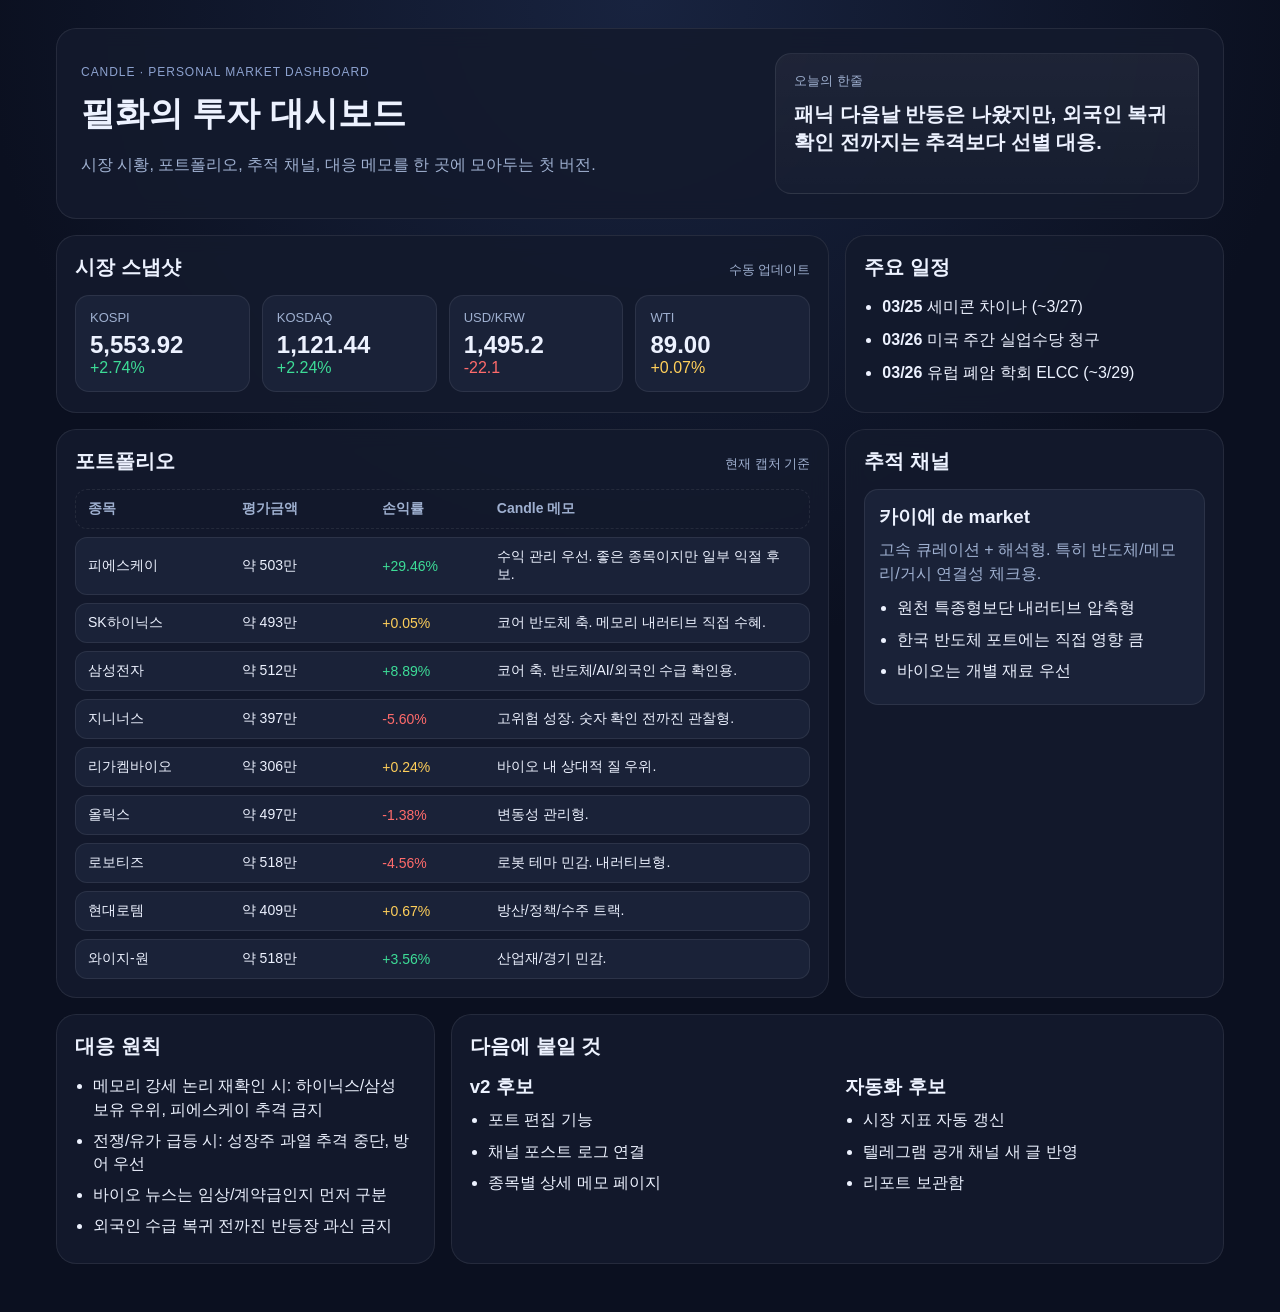
==== dashboard/index.html @ 7501934d "Add first Candle market dashboard prototype" ====
<!DOCTYPE html>
<html lang="ko">
  <head>
    <meta charset="UTF-8" />
    <meta name="viewport" content="width=device-width, initial-scale=1.0" />
    <title>Candle Dashboard</title>
    <link rel="stylesheet" href="styles.css" />
  </head>
  <body>
    <div class="shell">
      <header class="hero">
        <div>
          <p class="eyebrow">Candle · Personal Market Dashboard</p>
          <h1>필화의 투자 대시보드</h1>
          <p class="sub">
            시장 시황, 포트폴리오, 추적 채널, 대응 메모를 한 곳에 모아두는 첫 버전.
          </p>
        </div>
        <div class="hero-card">
          <div class="hero-label">오늘의 한줄</div>
          <div class="hero-text">패닉 다음날 반등은 나왔지만, 외국인 복귀 확인 전까지는 추격보다 선별 대응.</div>
        </div>
      </header>

      <main class="grid">
        <section class="card span-2">
          <div class="card-head">
            <h2>시장 스냅샷</h2>
            <span class="muted">수동 업데이트</span>
          </div>
          <div class="stats">
            <article>
              <div class="label">KOSPI</div>
              <div class="value">5,553.92</div>
              <div class="up">+2.74%</div>
            </article>
            <article>
              <div class="label">KOSDAQ</div>
              <div class="value">1,121.44</div>
              <div class="up">+2.24%</div>
            </article>
            <article>
              <div class="label">USD/KRW</div>
              <div class="value">1,495.2</div>
              <div class="down">-22.1</div>
            </article>
            <article>
              <div class="label">WTI</div>
              <div class="value">89.00</div>
              <div class="flat">+0.07%</div>
            </article>
          </div>
        </section>

        <section class="card">
          <div class="card-head">
            <h2>주요 일정</h2>
          </div>
          <ul class="list">
            <li><strong>03/25</strong> 세미콘 차이나 (~3/27)</li>
            <li><strong>03/26</strong> 미국 주간 실업수당 청구</li>
            <li><strong>03/26</strong> 유럽 폐암 학회 ELCC (~3/29)</li>
          </ul>
        </section>

        <section class="card span-2">
          <div class="card-head">
            <h2>포트폴리오</h2>
            <span class="muted">현재 캡처 기준</span>
          </div>
          <div class="portfolio-table">
            <div class="row head"><span>종목</span><span>평가금액</span><span>손익률</span><span>Candle 메모</span></div>
            <div class="row"><span>피에스케이</span><span>약 503만</span><span class="up">+29.46%</span><span>수익 관리 우선. 좋은 종목이지만 일부 익절 후보.</span></div>
            <div class="row"><span>SK하이닉스</span><span>약 493만</span><span class="flat">+0.05%</span><span>코어 반도체 축. 메모리 내러티브 직접 수혜.</span></div>
            <div class="row"><span>삼성전자</span><span>약 512만</span><span class="up">+8.89%</span><span>코어 축. 반도체/AI/외국인 수급 확인용.</span></div>
            <div class="row"><span>지니너스</span><span>약 397만</span><span class="down">-5.60%</span><span>고위험 성장. 숫자 확인 전까진 관찰형.</span></div>
            <div class="row"><span>리가켐바이오</span><span>약 306만</span><span class="flat">+0.24%</span><span>바이오 내 상대적 질 우위.</span></div>
            <div class="row"><span>올릭스</span><span>약 497만</span><span class="down">-1.38%</span><span>변동성 관리형.</span></div>
            <div class="row"><span>로보티즈</span><span>약 518만</span><span class="down">-4.56%</span><span>로봇 테마 민감. 내러티브형.</span></div>
            <div class="row"><span>현대로템</span><span>약 409만</span><span class="flat">+0.67%</span><span>방산/정책/수주 트랙.</span></div>
            <div class="row"><span>와이지-원</span><span>약 518만</span><span class="up">+3.56%</span><span>산업재/경기 민감.</span></div>
          </div>
        </section>

        <section class="card">
          <div class="card-head">
            <h2>추적 채널</h2>
          </div>
          <div class="channel-box">
            <h3>카이에 de market</h3>
            <p>고속 큐레이션 + 해석형. 특히 반도체/메모리/거시 연결성 체크용.</p>
            <ul class="list compact">
              <li>원천 특종형보단 내러티브 압축형</li>
              <li>한국 반도체 포트에는 직접 영향 큼</li>
              <li>바이오는 개별 재료 우선</li>
            </ul>
          </div>
        </section>

        <section class="card">
          <div class="card-head">
            <h2>대응 원칙</h2>
          </div>
          <ul class="list compact">
            <li>메모리 강세 논리 재확인 시: 하이닉스/삼성 보유 우위, 피에스케이 추격 금지</li>
            <li>전쟁/유가 급등 시: 성장주 과열 추격 중단, 방어 우선</li>
            <li>바이오 뉴스는 임상/계약급인지 먼저 구분</li>
            <li>외국인 수급 복귀 전까진 반등장 과신 금지</li>
          </ul>
        </section>

        <section class="card span-2">
          <div class="card-head">
            <h2>다음에 붙일 것</h2>
          </div>
          <div class="todo-grid">
            <div>
              <h3>v2 후보</h3>
              <ul class="list compact">
                <li>포트 편집 기능</li>
                <li>채널 포스트 로그 연결</li>
                <li>종목별 상세 메모 페이지</li>
              </ul>
            </div>
            <div>
              <h3>자동화 후보</h3>
              <ul class="list compact">
                <li>시장 지표 자동 갱신</li>
                <li>텔레그램 공개 채널 새 글 반영</li>
                <li>리포트 보관함</li>
              </ul>
            </div>
          </div>
        </section>
      </main>
    </div>
  </body>
</html>
---- dashboard/styles.css ----
:root {
  --bg: #0b1020;
  --panel: #131a2d;
  --panel-2: #1a2238;
  --text: #edf2ff;
  --muted: #9fb0d0;
  --line: rgba(255,255,255,0.08);
  --green: #3ddc97;
  --red: #ff6b6b;
  --amber: #ffcf5a;
}

* { box-sizing: border-box; }
body {
  margin: 0;
  font-family: -apple-system, BlinkMacSystemFont, "SF Pro Display", "Apple SD Gothic Neo", sans-serif;
  background: radial-gradient(circle at top, #18233f 0%, var(--bg) 45%);
  color: var(--text);
}
.shell {
  max-width: 1200px;
  margin: 0 auto;
  padding: 28px 16px 48px;
}
.hero {
  display: grid;
  grid-template-columns: 1.6fr 1fr;
  gap: 16px;
  margin-bottom: 16px;
}
.hero, .card {
  background: rgba(19, 26, 45, 0.9);
  border: 1px solid var(--line);
  border-radius: 20px;
  backdrop-filter: blur(10px);
}
.hero { padding: 24px; }
.eyebrow { color: #8da2cf; text-transform: uppercase; letter-spacing: 0.08em; font-size: 12px; }
h1 { margin: 8px 0 10px; font-size: 34px; }
.sub { color: var(--muted); line-height: 1.55; max-width: 60ch; }
.hero-card {
  background: linear-gradient(180deg, rgba(255,255,255,0.05), rgba(255,255,255,0.02));
  border: 1px solid var(--line);
  border-radius: 16px;
  padding: 18px;
  align-self: stretch;
}
.hero-label { color: var(--muted); font-size: 13px; margin-bottom: 10px; }
.hero-text { font-size: 20px; line-height: 1.4; font-weight: 700; }
.grid {
  display: grid;
  grid-template-columns: repeat(3, 1fr);
  gap: 16px;
}
.card { padding: 18px; }
.span-2 { grid-column: span 2; }
.card-head {
  display: flex;
  justify-content: space-between;
  gap: 12px;
  align-items: baseline;
  margin-bottom: 14px;
}
.card h2 { margin: 0; font-size: 20px; }
.muted { color: var(--muted); font-size: 13px; }
.stats {
  display: grid;
  grid-template-columns: repeat(4, 1fr);
  gap: 12px;
}
.stats article, .channel-box {
  background: var(--panel-2);
  border: 1px solid var(--line);
  border-radius: 14px;
  padding: 14px;
}
.label { color: var(--muted); font-size: 13px; margin-bottom: 6px; }
.value { font-size: 24px; font-weight: 700; }
.up { color: var(--green); }
.down { color: var(--red); }
.flat { color: var(--amber); }
.list { margin: 0; padding-left: 18px; color: var(--text); }
.list li { margin: 10px 0; line-height: 1.45; }
.compact li { margin: 8px 0; }
.portfolio-table {
  display: grid;
  gap: 8px;
}
.row {
  display: grid;
  grid-template-columns: 1.1fr 1fr 0.8fr 2.3fr;
  gap: 10px;
  padding: 10px 12px;
  border-radius: 12px;
  background: var(--panel-2);
  border: 1px solid var(--line);
  align-items: center;
  font-size: 14px;
}
.row.head {
  background: transparent;
  border-style: dashed;
  color: var(--muted);
  font-weight: 600;
}
.channel-box h3, .todo-grid h3 { margin: 0 0 8px; }
.channel-box p { margin: 0 0 10px; color: var(--muted); line-height: 1.5; }
.todo-grid {
  display: grid;
  grid-template-columns: 1fr 1fr;
  gap: 16px;
}
@media (max-width: 900px) {
  .hero, .grid { grid-template-columns: 1fr; }
  .span-2 { grid-column: span 1; }
  .stats { grid-template-columns: repeat(2, 1fr); }
  .row { grid-template-columns: 1fr; }
}
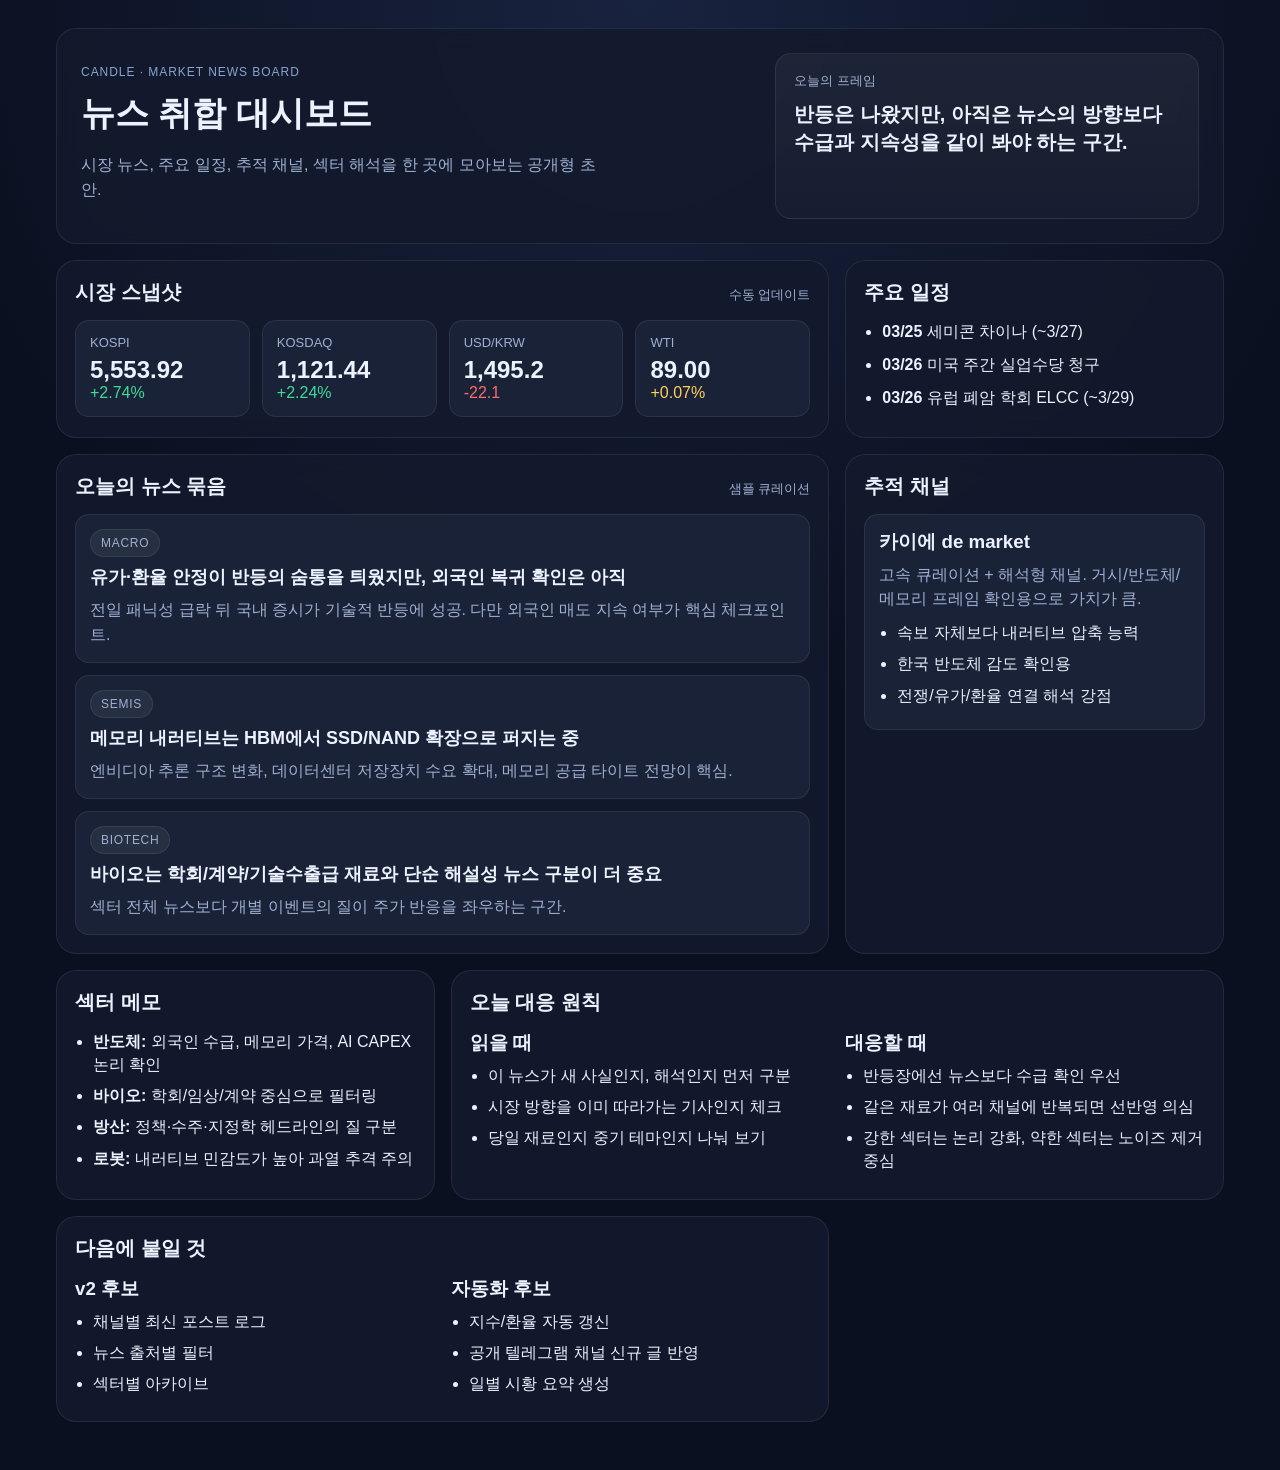
==== commit 88b0c4cb: "Refocus dashboard on public news curation" ====
--- a/dashboard/index.html
+++ b/dashboard/index.html
@@ -3,22 +3,22 @@
   <head>
     <meta charset="UTF-8" />
     <meta name="viewport" content="width=device-width, initial-scale=1.0" />
-    <title>Candle Dashboard</title>
+    <title>Candle News Board</title>
     <link rel="stylesheet" href="styles.css" />
   </head>
   <body>
     <div class="shell">
       <header class="hero">
         <div>
-          <p class="eyebrow">Candle · Personal Market Dashboard</p>
-          <h1>필화의 투자 대시보드</h1>
+          <p class="eyebrow">Candle · Market News Board</p>
+          <h1>뉴스 취합 대시보드</h1>
           <p class="sub">
-            시장 시황, 포트폴리오, 추적 채널, 대응 메모를 한 곳에 모아두는 첫 버전.
+            시장 뉴스, 주요 일정, 추적 채널, 섹터 해석을 한 곳에 모아보는 공개형 초안.
           </p>
         </div>
         <div class="hero-card">
-          <div class="hero-label">오늘의 한줄</div>
-          <div class="hero-text">패닉 다음날 반등은 나왔지만, 외국인 복귀 확인 전까지는 추격보다 선별 대응.</div>
+          <div class="hero-label">오늘의 프레임</div>
+          <div class="hero-text">반등은 나왔지만, 아직은 뉴스의 방향보다 수급과 지속성을 같이 봐야 하는 구간.</div>
         </div>
       </header>
 
@@ -65,20 +65,25 @@
 
         <section class="card span-2">
           <div class="card-head">
-            <h2>포트폴리오</h2>
-            <span class="muted">현재 캡처 기준</span>
+            <h2>오늘의 뉴스 묶음</h2>
+            <span class="muted">샘플 큐레이션</span>
           </div>
-          <div class="portfolio-table">
-            <div class="row head"><span>종목</span><span>평가금액</span><span>손익률</span><span>Candle 메모</span></div>
-            <div class="row"><span>피에스케이</span><span>약 503만</span><span class="up">+29.46%</span><span>수익 관리 우선. 좋은 종목이지만 일부 익절 후보.</span></div>
-            <div class="row"><span>SK하이닉스</span><span>약 493만</span><span class="flat">+0.05%</span><span>코어 반도체 축. 메모리 내러티브 직접 수혜.</span></div>
-            <div class="row"><span>삼성전자</span><span>약 512만</span><span class="up">+8.89%</span><span>코어 축. 반도체/AI/외국인 수급 확인용.</span></div>
-            <div class="row"><span>지니너스</span><span>약 397만</span><span class="down">-5.60%</span><span>고위험 성장. 숫자 확인 전까진 관찰형.</span></div>
-            <div class="row"><span>리가켐바이오</span><span>약 306만</span><span class="flat">+0.24%</span><span>바이오 내 상대적 질 우위.</span></div>
-            <div class="row"><span>올릭스</span><span>약 497만</span><span class="down">-1.38%</span><span>변동성 관리형.</span></div>
-            <div class="row"><span>로보티즈</span><span>약 518만</span><span class="down">-4.56%</span><span>로봇 테마 민감. 내러티브형.</span></div>
-            <div class="row"><span>현대로템</span><span>약 409만</span><span class="flat">+0.67%</span><span>방산/정책/수주 트랙.</span></div>
-            <div class="row"><span>와이지-원</span><span>약 518만</span><span class="up">+3.56%</span><span>산업재/경기 민감.</span></div>
+          <div class="news-list">
+            <article class="news-item">
+              <div class="pill">Macro</div>
+              <h3>유가·환율 안정이 반등의 숨통을 틔웠지만, 외국인 복귀 확인은 아직</h3>
+              <p>전일 패닉성 급락 뒤 국내 증시가 기술적 반등에 성공. 다만 외국인 매도 지속 여부가 핵심 체크포인트.</p>
+            </article>
+            <article class="news-item">
+              <div class="pill">Semis</div>
+              <h3>메모리 내러티브는 HBM에서 SSD/NAND 확장으로 퍼지는 중</h3>
+              <p>엔비디아 추론 구조 변화, 데이터센터 저장장치 수요 확대, 메모리 공급 타이트 전망이 핵심.</p>
+            </article>
+            <article class="news-item">
+              <div class="pill">Biotech</div>
+              <h3>바이오는 학회/계약/기술수출급 재료와 단순 해설성 뉴스 구분이 더 중요</h3>
+              <p>섹터 전체 뉴스보다 개별 이벤트의 질이 주가 반응을 좌우하는 구간.</p>
+            </article>
           </div>
         </section>
 
@@ -88,25 +93,49 @@
           </div>
           <div class="channel-box">
             <h3>카이에 de market</h3>
-            <p>고속 큐레이션 + 해석형. 특히 반도체/메모리/거시 연결성 체크용.</p>
+            <p>고속 큐레이션 + 해석형 채널. 거시/반도체/메모리 프레임 확인용으로 가치가 큼.</p>
             <ul class="list compact">
-              <li>원천 특종형보단 내러티브 압축형</li>
-              <li>한국 반도체 포트에는 직접 영향 큼</li>
-              <li>바이오는 개별 재료 우선</li>
+              <li>속보 자체보다 내러티브 압축 능력</li>
+              <li>한국 반도체 감도 확인용</li>
+              <li>전쟁/유가/환율 연결 해석 강점</li>
             </ul>
           </div>
         </section>
 
         <section class="card">
           <div class="card-head">
-            <h2>대응 원칙</h2>
+            <h2>섹터 메모</h2>
           </div>
           <ul class="list compact">
-            <li>메모리 강세 논리 재확인 시: 하이닉스/삼성 보유 우위, 피에스케이 추격 금지</li>
-            <li>전쟁/유가 급등 시: 성장주 과열 추격 중단, 방어 우선</li>
-            <li>바이오 뉴스는 임상/계약급인지 먼저 구분</li>
-            <li>외국인 수급 복귀 전까진 반등장 과신 금지</li>
+            <li><strong>반도체:</strong> 외국인 수급, 메모리 가격, AI CAPEX 논리 확인</li>
+            <li><strong>바이오:</strong> 학회/임상/계약 중심으로 필터링</li>
+            <li><strong>방산:</strong> 정책·수주·지정학 헤드라인의 질 구분</li>
+            <li><strong>로봇:</strong> 내러티브 민감도가 높아 과열 추격 주의</li>
           </ul>
+        </section>
+
+        <section class="card span-2">
+          <div class="card-head">
+            <h2>오늘 대응 원칙</h2>
+          </div>
+          <div class="todo-grid">
+            <div>
+              <h3>읽을 때</h3>
+              <ul class="list compact">
+                <li>이 뉴스가 새 사실인지, 해석인지 먼저 구분</li>
+                <li>시장 방향을 이미 따라가는 기사인지 체크</li>
+                <li>당일 재료인지 중기 테마인지 나눠 보기</li>
+              </ul>
+            </div>
+            <div>
+              <h3>대응할 때</h3>
+              <ul class="list compact">
+                <li>반등장에선 뉴스보다 수급 확인 우선</li>
+                <li>같은 재료가 여러 채널에 반복되면 선반영 의심</li>
+                <li>강한 섹터는 논리 강화, 약한 섹터는 노이즈 제거 중심</li>
+              </ul>
+            </div>
+          </div>
         </section>
 
         <section class="card span-2">
@@ -117,17 +146,17 @@
             <div>
               <h3>v2 후보</h3>
               <ul class="list compact">
-                <li>포트 편집 기능</li>
-                <li>채널 포스트 로그 연결</li>
-                <li>종목별 상세 메모 페이지</li>
+                <li>채널별 최신 포스트 로그</li>
+                <li>뉴스 출처별 필터</li>
+                <li>섹터별 아카이브</li>
               </ul>
             </div>
             <div>
               <h3>자동화 후보</h3>
               <ul class="list compact">
-                <li>시장 지표 자동 갱신</li>
-                <li>텔레그램 공개 채널 새 글 반영</li>
-                <li>리포트 보관함</li>
+                <li>지수/환율 자동 갱신</li>
+                <li>공개 텔레그램 채널 신규 글 반영</li>
+                <li>일별 시황 요약 생성</li>
               </ul>
             </div>
           </div>
--- a/dashboard/styles.css
+++ b/dashboard/styles.css
@@ -82,26 +82,36 @@
 .list { margin: 0; padding-left: 18px; color: var(--text); }
 .list li { margin: 10px 0; line-height: 1.45; }
 .compact li { margin: 8px 0; }
-.portfolio-table {
+.news-list {
   display: grid;
-  gap: 8px;
+  gap: 12px;
 }
-.row {
-  display: grid;
-  grid-template-columns: 1.1fr 1fr 0.8fr 2.3fr;
-  gap: 10px;
-  padding: 10px 12px;
-  border-radius: 12px;
+.news-item {
   background: var(--panel-2);
   border: 1px solid var(--line);
-  align-items: center;
-  font-size: 14px;
+  border-radius: 14px;
+  padding: 14px;
 }
-.row.head {
-  background: transparent;
-  border-style: dashed;
+.news-item h3 {
+  margin: 8px 0;
+  font-size: 18px;
+  line-height: 1.4;
+}
+.news-item p {
+  margin: 0;
   color: var(--muted);
-  font-weight: 600;
+  line-height: 1.55;
+}
+.pill {
+  display: inline-block;
+  padding: 6px 10px;
+  border-radius: 999px;
+  background: rgba(255,255,255,0.06);
+  border: 1px solid var(--line);
+  color: var(--muted);
+  font-size: 12px;
+  text-transform: uppercase;
+  letter-spacing: 0.06em;
 }
 .channel-box h3, .todo-grid h3 { margin: 0 0 8px; }
 .channel-box p { margin: 0 0 10px; color: var(--muted); line-height: 1.5; }
